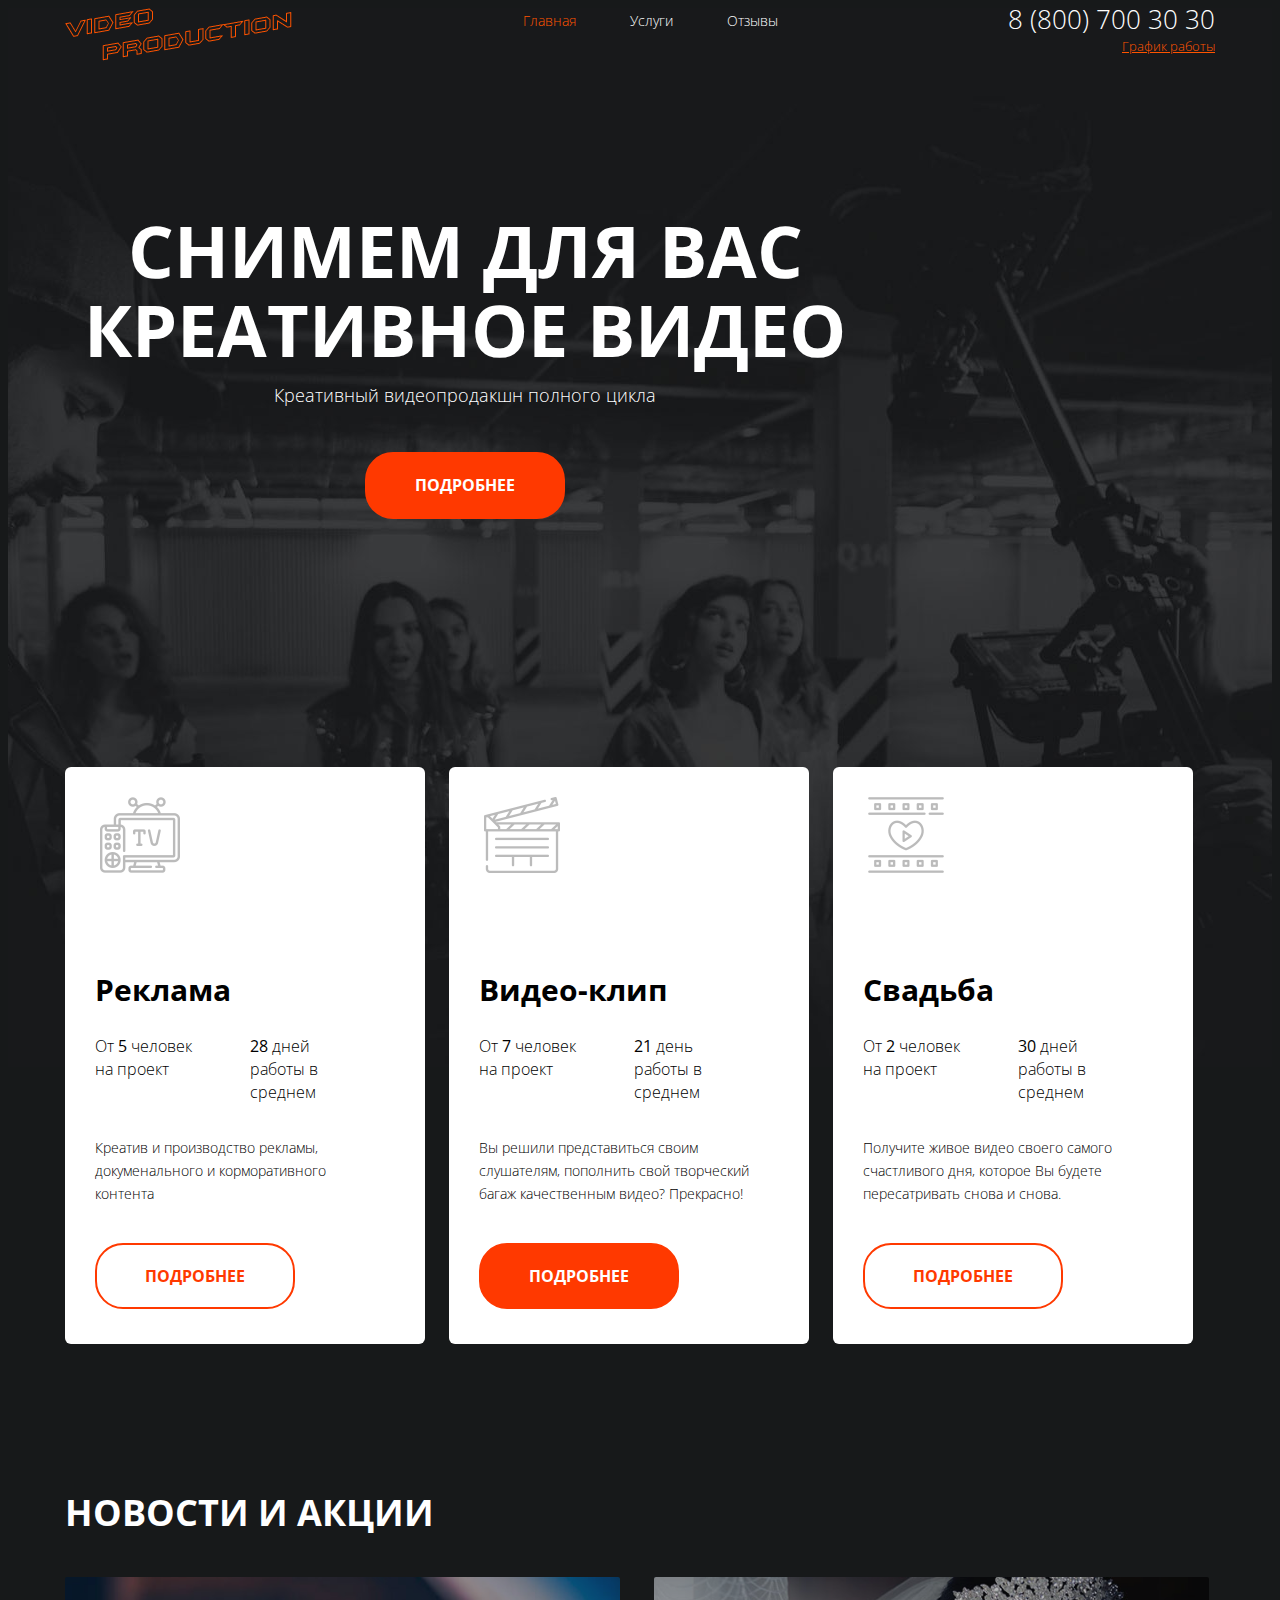
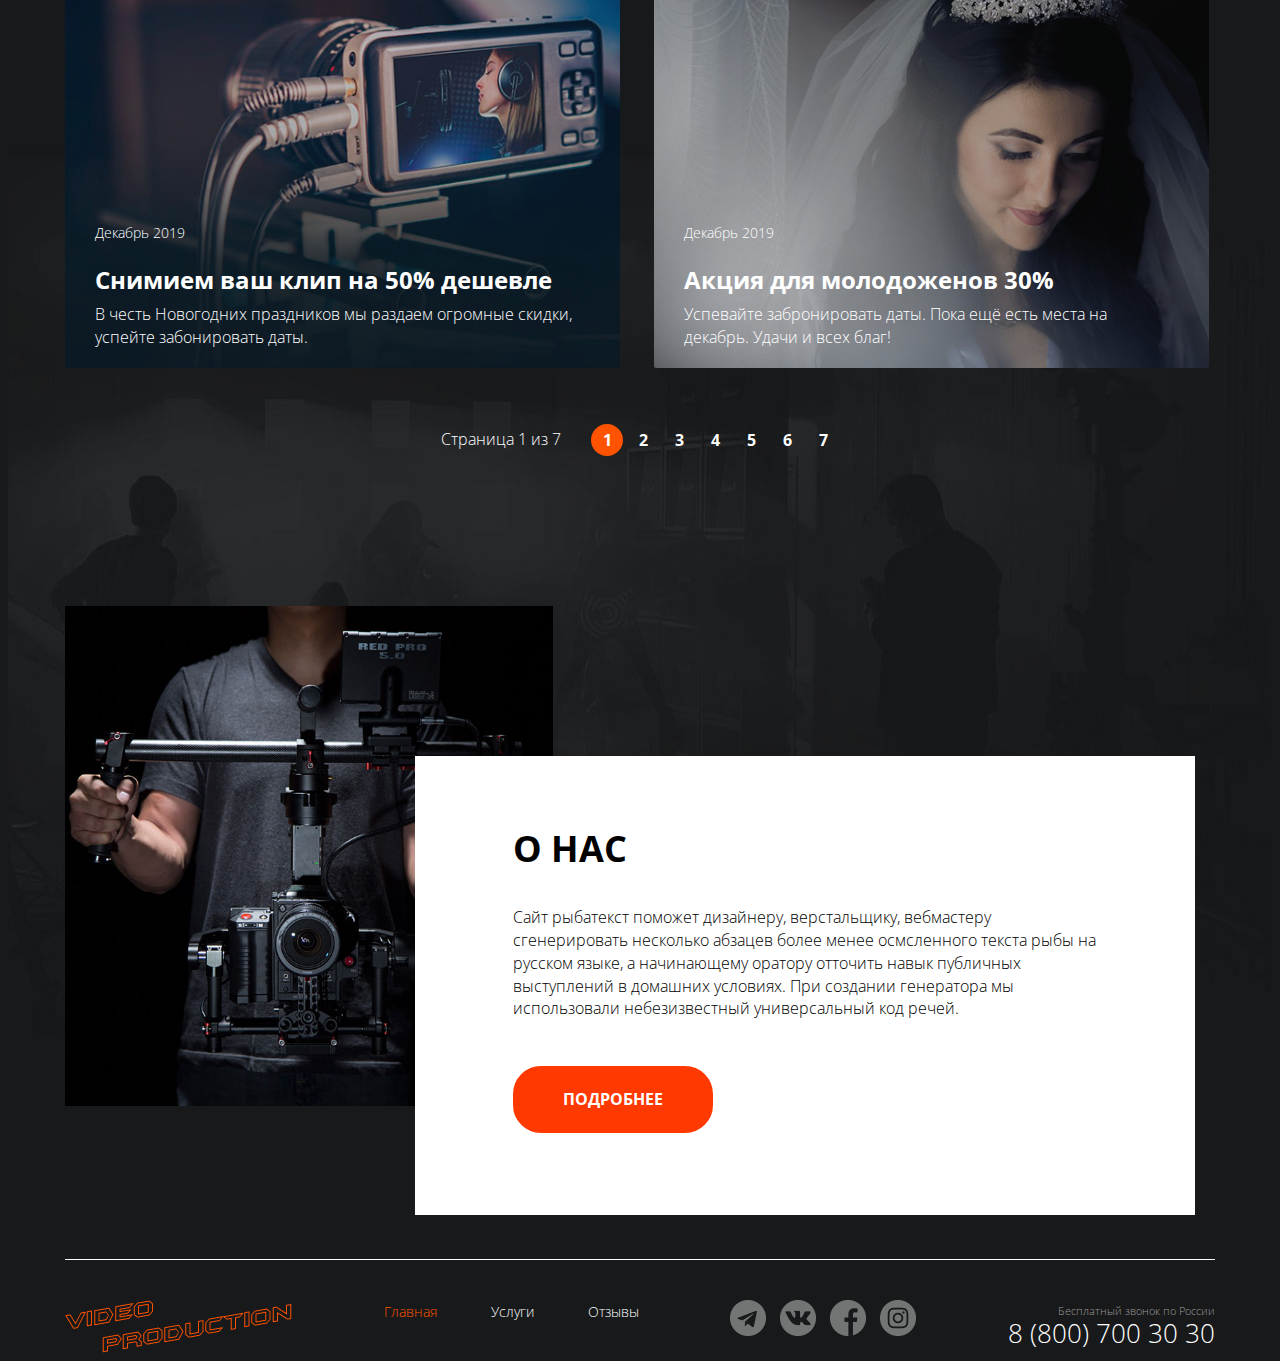
==== index.html @ 11f911bb "Add files via upload" ====
<!DOCTYPE html>
<html lang="ru">
<head>
  <meta charset="UTF-8">
  <meta name="viewport" content="width=device-width, initial-scale=1.0">
  <title>Video production</title>
  <link rel="stylesheet" href="main.css">
</head>
<body>
  <div class="wrapper main-page-wrapper">
    <div class="container">
      <header class="header">
        <a href="index.html" class="logo">
          <img src="./assets/images/logo.png" alt="logo" class="logo__pic">
        </a>
          <nav class="menu">
            <ul class="menu__list">
              <li class="menu__item menu__item_active">
                <a href="#" class="menu__title">Главная</a>
              </li>
              <li class="menu__item">
                <a href="#" class="menu__title">Услуги</a>
              </li>
              <li class="menu__item">
                <a href="#" class="menu__title">Отзывы</a>
              </li>
            </ul>
          </nav>
        <address class="contacts">
          <a href="tel:+78007003030" class="contacts__phone">8 (800) 700 30 30</a>
          <div class="contacts__workhours">График работы</div>
        </address>
      </header>
      <main class="main-content">
          <section class="hero">
            <div class="hero__container">
              <h1 class="hero__header">СНИМЕМ ДЛЯ ВАС КРЕАТИВНОЕ ВИДЕО</h1>
              <div class="hero__text">Креативный видеопродакшн полного цикла</div>
              <a href="#" class="button button_type_primary">ПОДРОБНЕЕ</a>
            </div>
          </section>
          <section class="video-types">
            <ul class="video-types__banners">
              <li class="video-types__item">
                <div class="video-types__picplace">
                  <img src="/assets/images/icons/offers/tv.png" alt="" class="video-types__pic">
                </div>
                <div class="video-types__content">
                  <h3 class="video-types__header">Реклама</h3>
                  <ul class="video-types__details">
                    <li class="video-types__list">От <b>5</b> человек на проект</li>
                    <li class="video-types__list"><b>28</b> дней работы в среднем</li>
                  </ul>
                  <div class="video-types__text">Креатив и производство рекламы, докуменального и корморативного контента</div>
                  <a href="#" class="button button_type_secondary">ПОДРОБНЕЕ</a>
                </div>
              </li>
              <li class="video-types__item">
                <div class="video-types__picplace">
                  <img src="/assets/images/icons/offers/clapper.png" alt="" class="video-types__pic">
                </div>
                <div class="video-types__content">
                  <h3 class="video-types__header">Видео-клип</h3>
                  <ul class="video-types__details">
                    <li class="video-types__list">От <b>7</b> человек на проект</li>
                    <li class="video-types__list"><b>21</b> день работы в среднем</li>
                  </ul>
                  <div class="video-types__text">Вы решили представиться своим слушателям, пополнить свой творческий багаж качественным видео? Прекрасно!</div>
                  <a href="#" class="button button_type_primary button_type_primary_border_solid">ПОДРОБНЕЕ</a>
                </div>
              </li>
              <li class="video-types__item">
                <div class="video-types__picplace">
                  <img src="/assets/images/icons/offers/film.png" alt="" class="video-types__pic">
                </div>
                <div class="video-types__content">
                  <h3 class="video-types__header">Свадьба</h3>
                  <ul class="video-types__details">
                    <li class="video-types__list">От <b>2</b> человек на проект</li>
                    <li class="video-types__list"><b>30</b> дней работы в среднем</li>
                  </ul>
                  <div class="video-types__text">Получите живое видео своего самого счастливого дня, которое Вы будете пересатривать снова и снова.</div>
                  <a href="#" class="button button_type_secondary">ПОДРОБНЕЕ</a>
                </div>
              </li>
            </ul>
          </section>
          <section class="news">
            <h2 class="news__header section-title">НОВОСТИ И АКЦИИ</h2>
              <ul class="news__banners">
                <li class="news__item">
                  <img src="/assets/images/content/news/camera.jpg" alt="camera" class="news__pic">
                  <div class="news__content">
                    <div class="news__date">Декабрь 2019</div>
                    <h4 class="news__title">Снимием ваш клип на 50% дешевле</h4>
                    <div class="news__text">В честь Новогодних праздников мы раздаем огромные скидки, успейте забонировать даты.</div>
                  </div>
                </li>
                <li class="news__item">
                  <img src="/assets/images/content/news/wedding.jpg" alt="wedding" class="news__pic">
                  <div class="news__content">
                    <div class="news__date">Декабрь 2019</div>
                    <h4 class="news__title">Акция для молодоженов 30%</h4>
                    <div class="news__text">Успевайте забронировать даты. Пока ещё есть места на декабрь. Удачи и всех благ!</div>
                  </div>
                </li>
              </ul>
              <div class="paginator">
                <div class="paginator__display">Страница 1 из 7</div>
                <ul class="paginator__list">
                  <li class="paginator__item paginator__item_active"><a href="#" class="paginator__link">1</a></li>
                  <li class="paginator__item"><a href="#" class="paginator__link">2</a></li>
                  <li class="paginator__item"><a href="#" class="paginator__link">3</a></li>
                  <li class="paginator__item"><a href="#" class="paginator__link">4</a></li>
                  <li class="paginator__item"><a href="#" class="paginator__link">5</a></li>
                  <li class="paginator__item"><a href="#" class="paginator__link">6</a></li>
                  <li class="paginator__item"><a href="#" class="paginator__link">7</a></li>
                </ul>
              </div>
          </section>
          <section class="about-us">
            <div class="about-us__section">
              <div class="about-us__description">
                <h2 class="about-us__header section-title">О НАС</h2>
                <div class="about-us__text">
                  <p>Сайт рыбатекст поможет дизайнеру, верстальщику, вебмастеру сгенерировать несколько абзацев более менее осмсленного текста рыбы на русском языке, а начинающему оратору отточить навык публичных выступлений в домашних условиях. При создании генератора мы использовали небезизвестный универсальный код речей.</p>
                </div>
                <a href="#" class="button button_type_primary button_type_primary_mod">ПОДРОБНЕЕ</a>
              </div>
            </div>
          </section>
      </main>
    <footer class="footer-container">
      <div class="footer">
        <a href="index.html" class="logo">
          <img src="/assets/images/logo.png" alt="logo" class="logo__pic">
        </a>
          <nav class="menu">
            <ul class="menu__list">
              <li class="menu__item">
                <div class="menu__title menu__item_active">Главная</div>
              </li>
              <li class="menu__item">
                <div class="menu__title">Услуги</div>
              </li>
              <li class="menu__item">
                <div class="menu__title">Отзывы</div>
              </li>
            </ul>
          </nav>
          <div class="socials">
            <ul class="socials__list">
              <li class="socials__item socials__item_tg"><a href="" class="socials__link"><img src="" alt="" class="socials__pic"></a></li>
              <li class="socials__item socials__item_vk"><a href="" class="socials__link"><img src="" alt="" class="socials__pic"></a></li>
              <li class="socials__item socials__item_fb"><a href="" class="socials__link"><img src="" alt="" class="socials__pic"></a></li>
              <li class="socials__item socials__item_ig"><a href="" class="socials__link"><img src="" alt="" class="socials__pic"></a></li>          
            </ul>
          </div>
        <address class="contacts">
          <div class="contacts__info">Бесплатный звонок по России</div>
          <a href="tel:+78007003030" class="contacts__phone">8 (800) 700 30 30</a>
        </address>
      </div>
    </footer>
  </div>
  </div>
</body>
</html>
---- main.css ----
@import url('https://fonts.googleapis.com/css2?family=Open+Sans:wght@300;400;600;700&display=swap');
body {
  font-family: 'Open Sans', Helvetica, sans-serif;
  font-weight: 300;
  font-size: 16px;
  line-height: 1.42em;
  background: #17191a;
  color: #fff;
  -webkit-font-smoothing: antialiased;
  -moz-osx-font-smoothing: grayscale;

}
a {
  color: inherit;
}
p {
  margin-top: 0;
}
ul {
  padding: 0;
  margin: 0;
}
ul li {
  list-style: none;
}
* {
  box-sizing: border-box;
}
h1, h2, h3, h4, h5, h6 {
  margin: 0;
  font-weight: normal;
}
.main-page-wrapper {
  background: url(/assets/images/bg/hero.jpg) center top no-repeat, url(/assets/images/bg/bottom-pic.jpg) right bottom 284px no-repeat;
}
.container {
  margin: 0 auto;
  width: 1150px;
}
.header {
  display: flex;
  justify-content: space-between;
  margin-bottom: 150px;
}
.logo {
  display: flex;
  top: 25px;
  left: 0px;
}
.menu {
  top: 46px;
  left: 438px;
}
.menu__item {
  display: inline-block;
  vertical-align: middle;
  margin-right: 50px;
}
.menu__item_active {
  color: #ff5400
}
.menu__item:last-child {
  margin-right: 0px;
}
.menu__title {
  font-size: 14px;
  text-decoration: none;
}
.menu__title:hover {
  color: #ff5400;
}
.contacts {
  top: 30px;
  right: 0px;
  font-style: normal;
  text-align: right;
}
.contacts__phone {
  text-decoration: none;
  font-size: 26px;
  margin-bottom: 4px;
}
.contacts__workhours {
  font-size: 13px;
  text-decoration: underline;
  color: #ff5400
}
.contacts__info {
  color: #9a9a9a;
  font-size: 11px;
}
.hero {
  width: 800px;
  text-align: center;
  margin-bottom: 248px;
}
.hero__header {
  font-size: 72px;
  font-weight: 700;
  line-height: 1.1;
  margin-bottom: 15px;
  text-align: center;
}
.hero__text {
  font-size: 18px;
  margin-bottom: 45px;
}
.button {
  border-radius: 28px;
  padding: 20px 48px;
  font-weight: 700;
  text-transform: uppercase;
  text-decoration: none;
  font-size: 16px;
  display: inline-block;
  border: 2px solid #ff3900;
}
.button_type_primary {
  background: #ff3900;
  color: #fff;
}
.button_type_secondary {
  background: #fff;
  color: #ff3900;
  border: 2px solid;
}
.button:hover {
  background: #fff;
  color: #ff3900;
  border: 2px solid white;
}
.button_type_secondary:hover {
  background: #ff5400;
  color: #fff;
}
.button_type_primary_border_solid:hover {
  border: 2px solid;
}
.video-types {
  margin-bottom: 158px;
}
.video-types__item {
  min-height: 476px;
  background: white;
  border-radius: 6px;
  display: inline-block;
  width: 360px;
  margin-right: 20px;
}
.video-types__item:last-child {
  margin-right: 0px;
}
.video-types__picplace {
  min-height: 115px;
  margin-bottom: 35px;
  padding: 30px 35px;
}
.video-types__content {
  padding: 35px 30px;
  color: #000000;
}
.video-types__header {
  font-size: 30px;
  font-weight: 700;
  margin-bottom: 34px;
}
.video-types__list {
  display: inline-block;
  vertical-align: top;
  width: 110px;
  margin-right: 41px;
  margin-bottom: 34px;
}
.video-types__list:last-child {
  margin-right: 0px;
}
.video-types__text {
  font-size: 14px;
  margin-bottom: 37px;
  width: 275px;
}
.news__header {
  font-size: 36px;
  font-weight: 700;
  text-transform: uppercase;
  margin-bottom: 52px;
}
.news__banners {
  margin-bottom: 50px;
}
.news__item {
  display: inline-block;
  position: relative;
  margin-right: 30px;
  vertical-align: top;
}
.news__item:last-child {
  margin-right: 0;
}
.news__pic {
  width: 555px;
  min-height: 391px;
  overflow: hidden;
  border-radius: 2px;
  object-fit: cover;
  opacity: .7;
}
.news__content {
  position: absolute;
  left: 0;
  right: 0;
  bottom: 0;
  padding: 25px 30px;
  min-height: 140px;
}
.news__date {
  margin-bottom: 24px;
  font-size: 14px;
}
.news__title {
  margin-bottom: 12px;
  font-weight: 700;
  font-size: 24px;
}
.news__text {
  width: 480px;
}
.paginator {
  text-align: center;
  margin-bottom: 150px;
}
.paginator__display, .paginator__list {
  display: inline-block;
  vertical-align: middle;
}
.paginator__display {
  margin-right: 26px;
}
.paginator__item {
  display: inline-block;
  vertical-align: middle;
}
.paginator__item_active .paginator__link {
  background: #ff5300;
}
.paginator__link:hover {
  background: #ff5300;
}
.paginator__link {
  display: block;
  width: 32px;
  height: 32px;
  border-radius: 50%;
  position: relative;
  text-decoration: none;
  font-weight: 700;
  line-height: 32px;
}
.about-us {
  margin-bottom: 44px;
}
.about-us__section:before {
content: "";
display: inline-block;
vertical-align: top;
width: 488px;
height: 500px;
background: url(/assets/images/decor/cameraman.jpg) center center / cover no-repeat;
}
.about-us__description {
  background: white;
  padding: 82px 98px;
  color: #000000;
  display: block;
  vertical-align: top;
  width: 780px;
  margin-left: 350px;
  margin-top: -350px;
  min-height: 455px;
  display: inline-block;
}
.about-us__header {
  font-weight: 700;
  font-size: 36px;
  margin-bottom: 46px;
}
.about-us__text {
  margin-bottom: 46px;
}
.about-us__text p {
  margin-bottom: 20px;
}
.about-us__text p:last-child {
  margin-bottom: 0px;
}
.footer {
  display: flex;
  justify-content: space-between;
  margin-top: 40px;
}
.footer-container {
  border-top: 1px solid #ffffff;
}
.socials {
  top: 50px;
  right: 74px;
}
.socials__item {
  display: inline-block;
  vertical-align: middle;
  margin-right: 10px;
}
.socials__item:last-child {
  margin-right: 0;
}
.socials__link {
  display: block;
  text-decoration: none;
  width: 36px;
  height: 36px;
  background: center center no-repeat;
}
.socials__item_tg .socials__link {
background-image: url(/assets/images/icons/socials/telegram.png);
}
.socials__item_vk .socials__link {
  background-image: url(/assets/images/icons/socials/vkontakte.png);
}
.socials__item_fb .socials__link {
  background-image: url(/assets/images/icons/socials/facebook.png);
}
.socials__item_ig .socials__link {
  background-image: url(/assets/images/icons/socials/instagram.png);
}
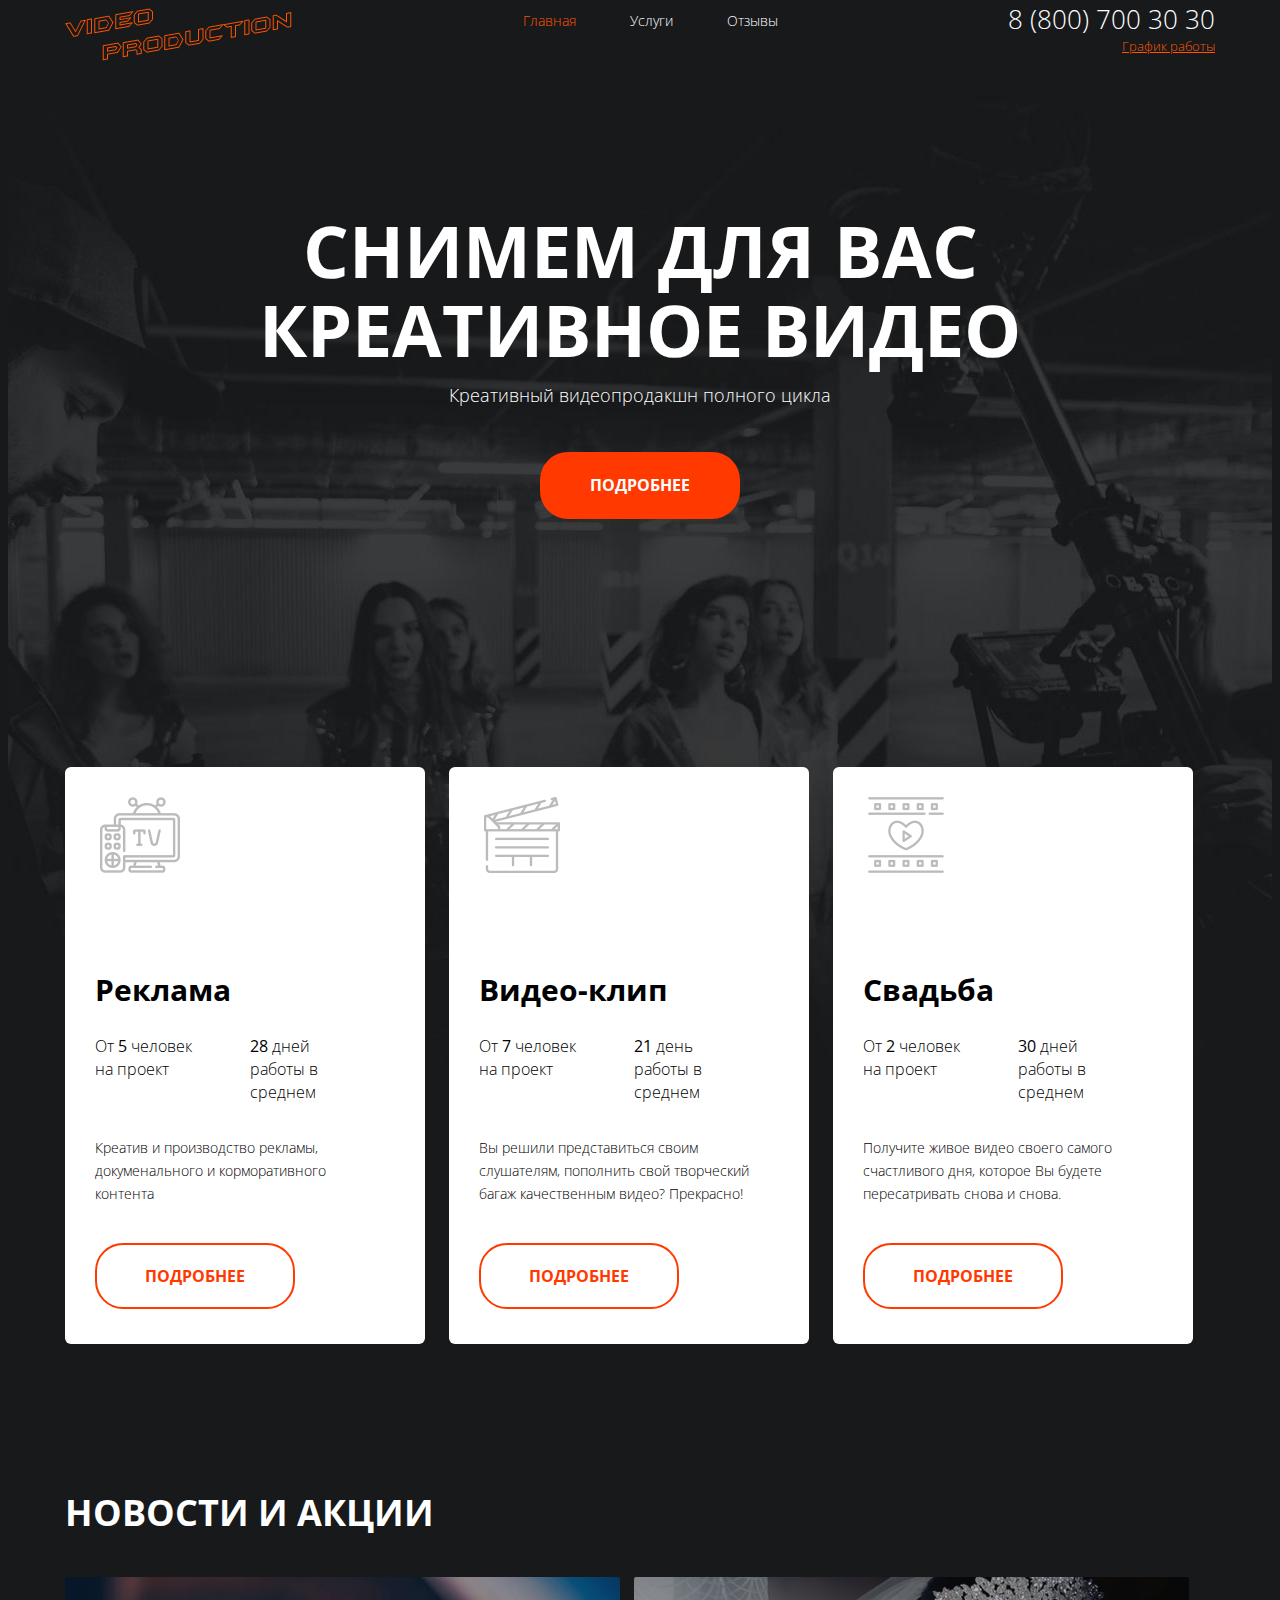
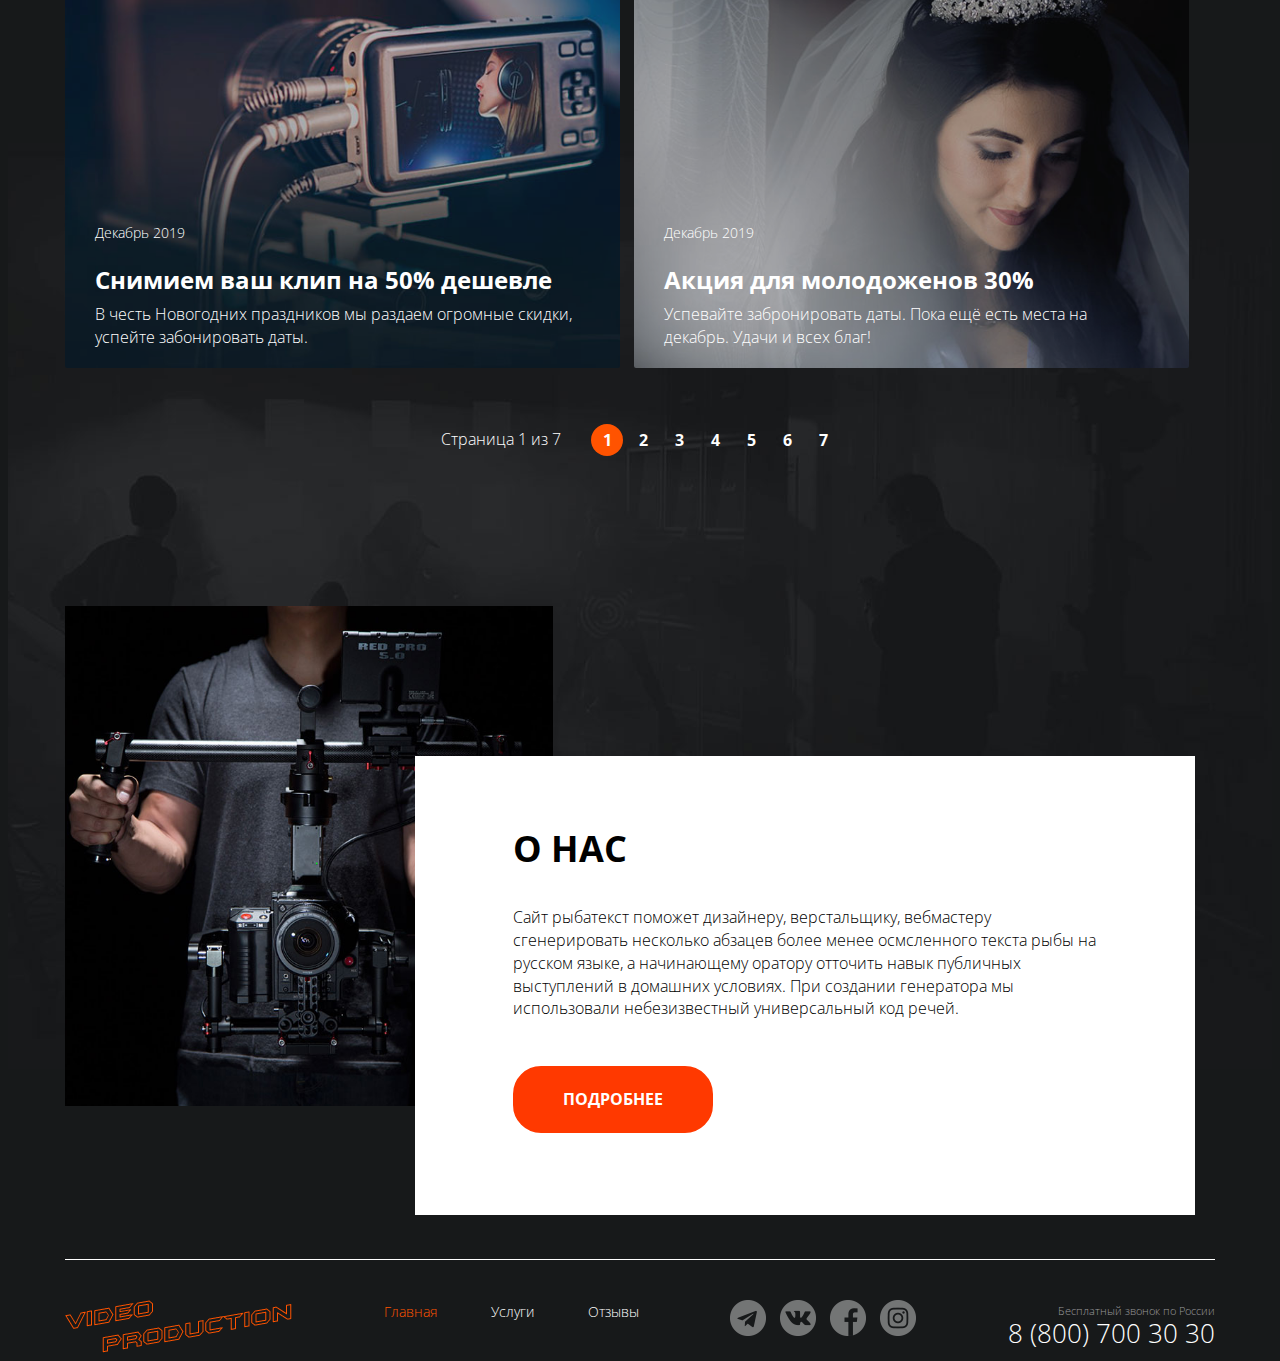
==== commit a861b106: "Add files via upload" ====
--- a/index.html
+++ b/index.html
@@ -43,7 +43,7 @@
             <ul class="video-types__banners">
               <li class="video-types__item">
                 <div class="video-types__picplace">
-                  <img src="/assets/images/icons/offers/tv.png" alt="" class="video-types__pic">
+                  <img src="./assets/images/icons/offers/tv.png" alt="" class="video-types__pic">
                 </div>
                 <div class="video-types__content">
                   <h3 class="video-types__header">Реклама</h3>
@@ -57,7 +57,7 @@
               </li>
               <li class="video-types__item">
                 <div class="video-types__picplace">
-                  <img src="/assets/images/icons/offers/clapper.png" alt="" class="video-types__pic">
+                  <img src="./assets/images/icons/offers/clapper.png" alt="" class="video-types__pic">
                 </div>
                 <div class="video-types__content">
                   <h3 class="video-types__header">Видео-клип</h3>
@@ -66,12 +66,12 @@
                     <li class="video-types__list"><b>21</b> день работы в среднем</li>
                   </ul>
                   <div class="video-types__text">Вы решили представиться своим слушателям, пополнить свой творческий багаж качественным видео? Прекрасно!</div>
-                  <a href="#" class="button button_type_primary button_type_primary_border_solid">ПОДРОБНЕЕ</a>
+                  <a href="#" class="button button_type_secondary">ПОДРОБНЕЕ</a>
                 </div>
               </li>
               <li class="video-types__item">
                 <div class="video-types__picplace">
-                  <img src="/assets/images/icons/offers/film.png" alt="" class="video-types__pic">
+                  <img src="./assets/images/icons/offers/film.png" alt="" class="video-types__pic">
                 </div>
                 <div class="video-types__content">
                   <h3 class="video-types__header">Свадьба</h3>
@@ -89,7 +89,7 @@
             <h2 class="news__header section-title">НОВОСТИ И АКЦИИ</h2>
               <ul class="news__banners">
                 <li class="news__item">
-                  <img src="/assets/images/content/news/camera.jpg" alt="camera" class="news__pic">
+                  <img src="./assets/images/content/news/camera.jpg" alt="camera" class="news__pic">
                   <div class="news__content">
                     <div class="news__date">Декабрь 2019</div>
                     <h4 class="news__title">Снимием ваш клип на 50% дешевле</h4>
@@ -97,7 +97,7 @@
                   </div>
                 </li>
                 <li class="news__item">
-                  <img src="/assets/images/content/news/wedding.jpg" alt="wedding" class="news__pic">
+                  <img src="./assets/images/content/news/wedding.jpg" alt="wedding" class="news__pic">
                   <div class="news__content">
                     <div class="news__date">Декабрь 2019</div>
                     <h4 class="news__title">Акция для молодоженов 30%</h4>
@@ -125,7 +125,7 @@
                 <div class="about-us__text">
                   <p>Сайт рыбатекст поможет дизайнеру, верстальщику, вебмастеру сгенерировать несколько абзацев более менее осмсленного текста рыбы на русском языке, а начинающему оратору отточить навык публичных выступлений в домашних условиях. При создании генератора мы использовали небезизвестный универсальный код речей.</p>
                 </div>
-                <a href="#" class="button button_type_primary button_type_primary_mod">ПОДРОБНЕЕ</a>
+                <a href="#" class="button button_type_primary button_type_primary_border_solid">ПОДРОБНЕЕ</a>
               </div>
             </div>
           </section>
@@ -133,7 +133,7 @@
     <footer class="footer-container">
       <div class="footer">
         <a href="index.html" class="logo">
-          <img src="/assets/images/logo.png" alt="logo" class="logo__pic">
+          <img src="./assets/images/logo.png" alt="logo" class="logo__pic">
         </a>
           <nav class="menu">
             <ul class="menu__list">
--- a/main.css
+++ b/main.css
@@ -31,7 +31,7 @@
   font-weight: normal;
 }
 .main-page-wrapper {
-  background: url(/assets/images/bg/hero.jpg) center top no-repeat, url(/assets/images/bg/bottom-pic.jpg) right bottom 284px no-repeat;
+  background: url(./assets/images/bg/hero.jpg) center top no-repeat, url(./assets/images/bg/bottom-pic.jpg) right bottom 284px no-repeat;
 }
 .container {
   margin: 0 auto;
@@ -93,6 +93,10 @@
   width: 800px;
   text-align: center;
   margin-bottom: 248px;
+  width: 100%;
+}
+.hero__container {
+  margin: 0 auto;
 }
 .hero__header {
   font-size: 72px;
@@ -191,7 +195,7 @@
 .news__item {
   display: inline-block;
   position: relative;
-  margin-right: 30px;
+  margin-right: 10px;
   vertical-align: top;
 }
 .news__item:last-child {
@@ -265,7 +269,7 @@
 vertical-align: top;
 width: 488px;
 height: 500px;
-background: url(/assets/images/decor/cameraman.jpg) center center / cover no-repeat;
+background: url(./assets/images/decor/cameraman.jpg) center center / cover no-repeat;
 }
 .about-us__description {
   background: white;
@@ -323,12 +327,24 @@
 .socials__item_tg .socials__link {
 background-image: url(/assets/images/icons/socials/telegram.png);
 }
+.socials__item_tg .socials__link:hover {
+opacity: 0.7;
+}
 .socials__item_vk .socials__link {
   background-image: url(/assets/images/icons/socials/vkontakte.png);
 }
+.socials__item_vk .socials__link:hover {
+  opacity: 0.7;
+  }
 .socials__item_fb .socials__link {
   background-image: url(/assets/images/icons/socials/facebook.png);
 }
+.socials__item_fb .socials__link:hover {
+  opacity: 0.7;
+  }
 .socials__item_ig .socials__link {
   background-image: url(/assets/images/icons/socials/instagram.png);
-}+}
+.socials__item_ig .socials__link:hover {
+  opacity: 0.7;
+  }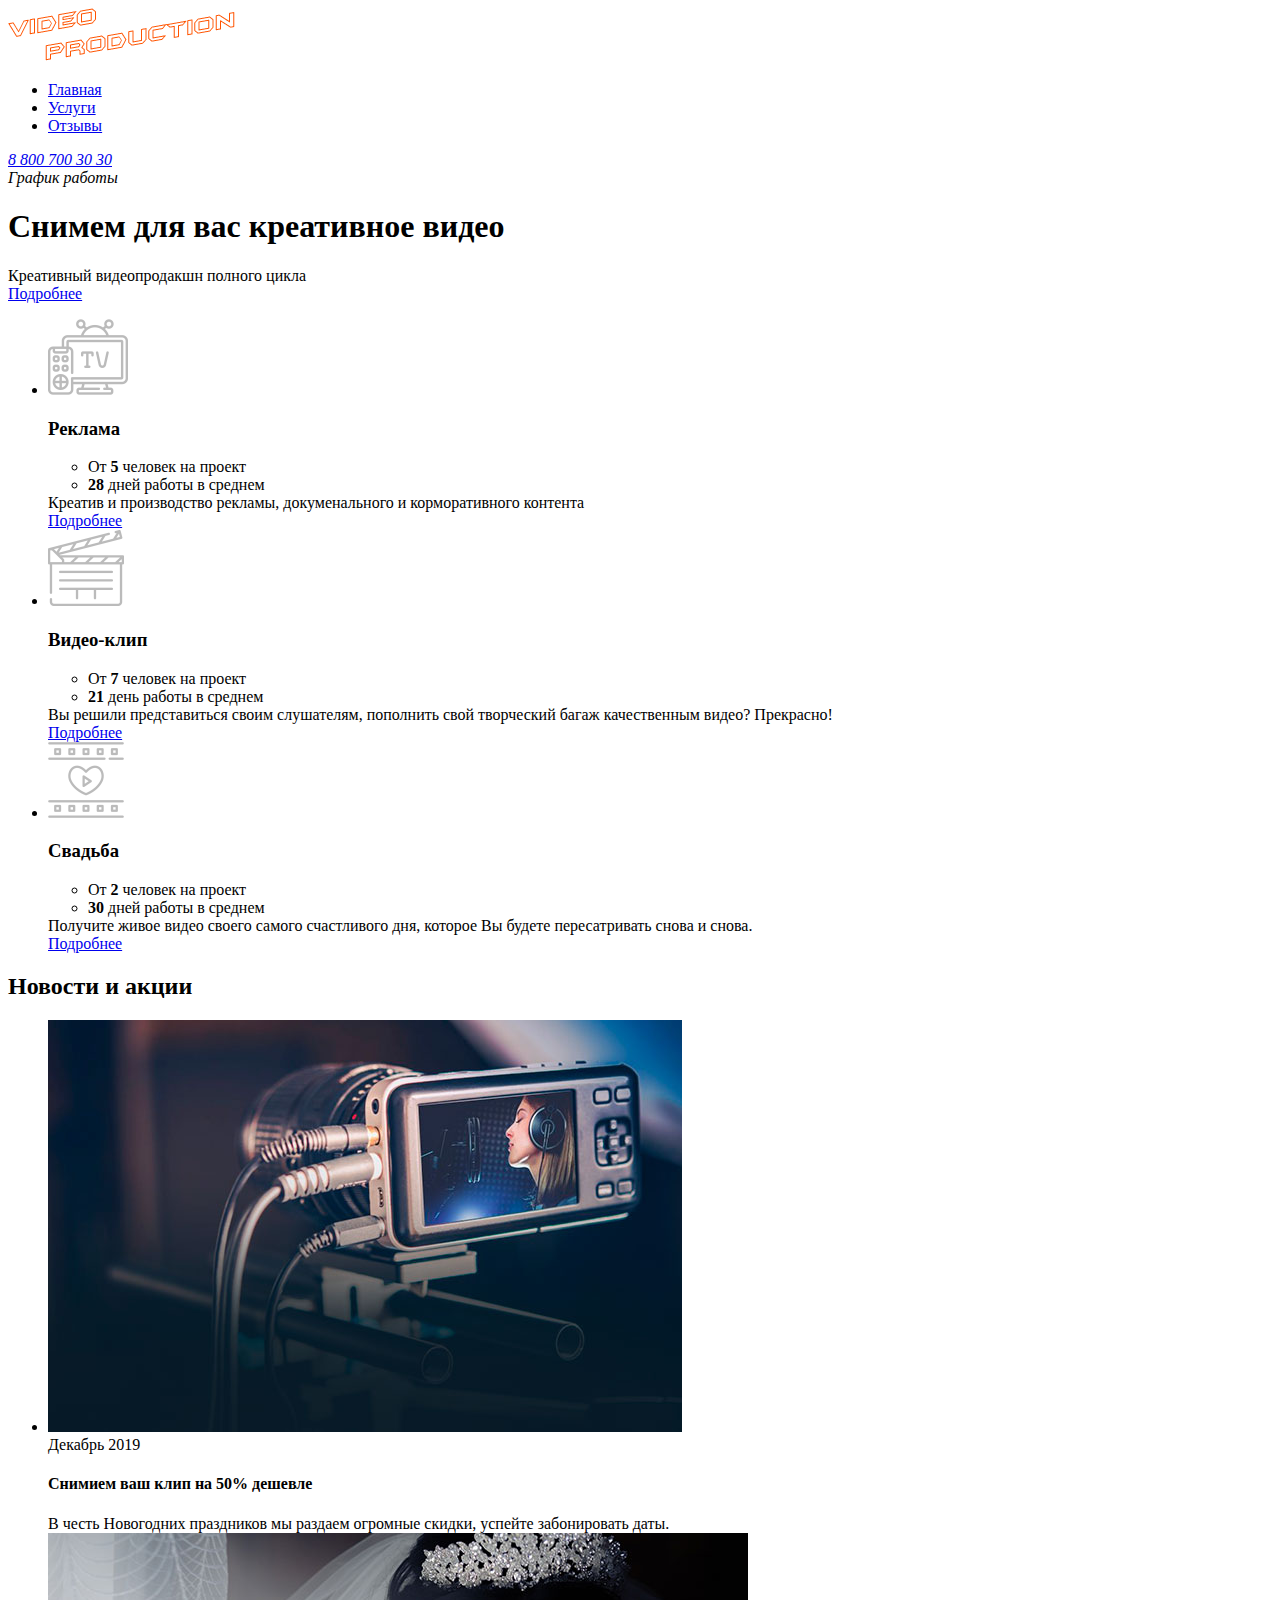
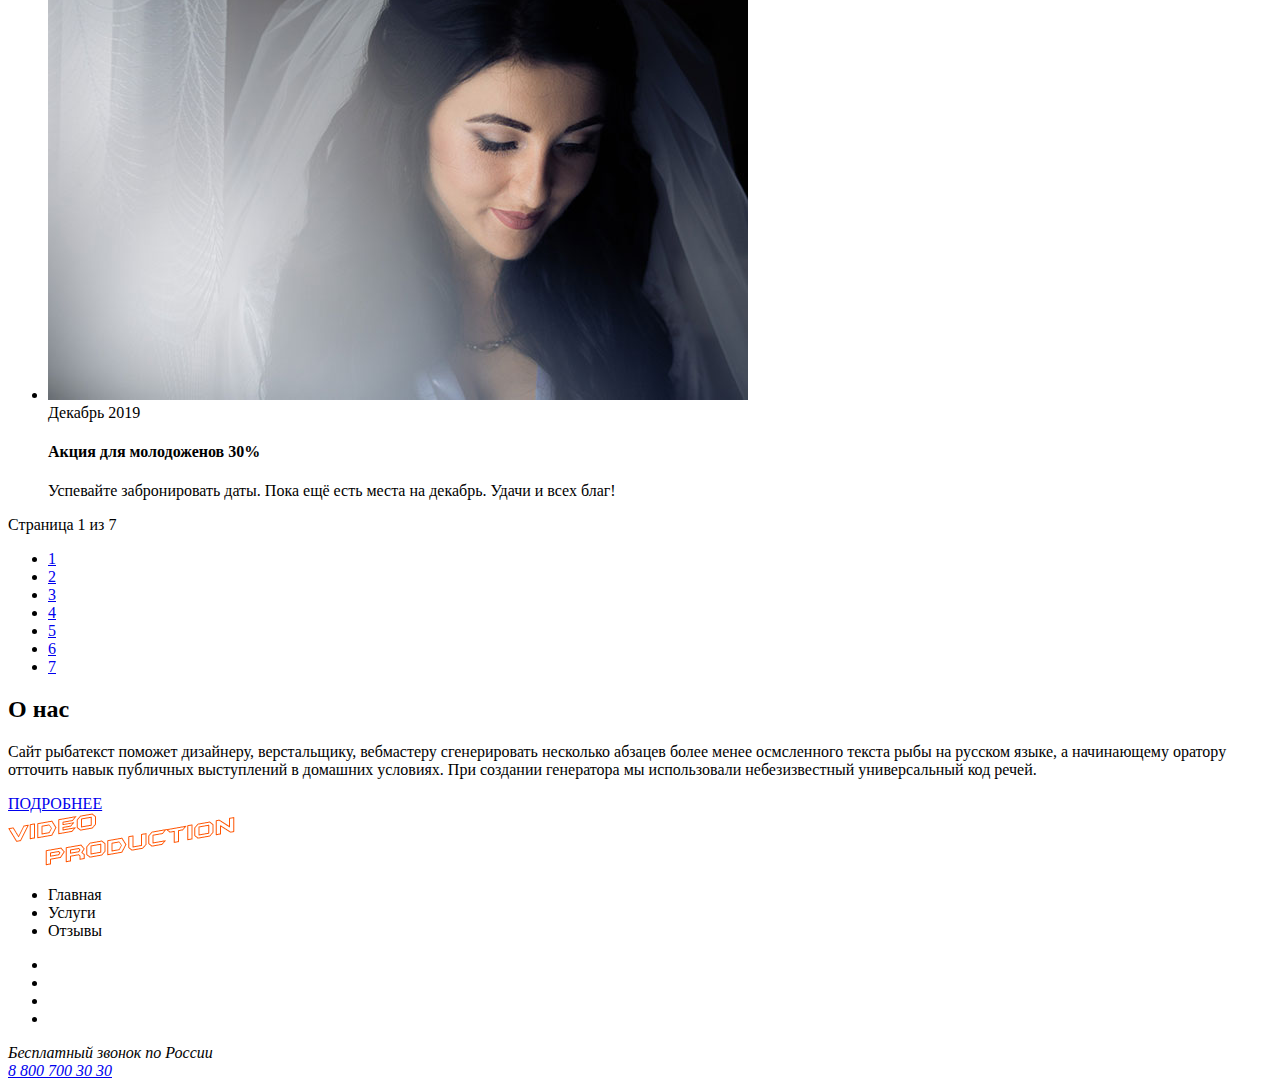
==== commit 9af1433c: "Add files via upload" ====
--- a/index.html
+++ b/index.html
@@ -2,9 +2,9 @@
 <html lang="ru">
 <head>
   <meta charset="UTF-8">
-  <meta name="viewport" content="width=device-width, initial-scale=1.0">
+  <meta name="viewport" content="width=1170px, initial-scale=1.0">
   <title>Video production</title>
-  <link rel="stylesheet" href="main.css">
+  <link rel="stylesheet" href="./css/main.css">
 </head>
 <body>
   <div class="wrapper main-page-wrapper">
@@ -27,16 +27,16 @@
             </ul>
           </nav>
         <address class="contacts">
-          <a href="tel:+78007003030" class="contacts__phone">8 (800) 700 30 30</a>
+          <a href="tel:+78007003030" class="contacts__phone">8 800 700 30 30</a>
           <div class="contacts__workhours">График работы</div>
         </address>
       </header>
       <main class="main-content">
           <section class="hero">
             <div class="hero__container">
-              <h1 class="hero__header">СНИМЕМ ДЛЯ ВАС КРЕАТИВНОЕ ВИДЕО</h1>
+              <h1 class="hero__header">Снимем для вас креативное видео</h1>
               <div class="hero__text">Креативный видеопродакшн полного цикла</div>
-              <a href="#" class="button button_type_primary">ПОДРОБНЕЕ</a>
+              <a href="#" class="button button_type_primary">Подробнее</a>
             </div>
           </section>
           <section class="video-types">
@@ -52,7 +52,7 @@
                     <li class="video-types__list"><b>28</b> дней работы в среднем</li>
                   </ul>
                   <div class="video-types__text">Креатив и производство рекламы, докуменального и корморативного контента</div>
-                  <a href="#" class="button button_type_secondary">ПОДРОБНЕЕ</a>
+                  <a href="#" class="button button_type_secondary video-types__button">Подробнее</a>
                 </div>
               </li>
               <li class="video-types__item">
@@ -66,7 +66,7 @@
                     <li class="video-types__list"><b>21</b> день работы в среднем</li>
                   </ul>
                   <div class="video-types__text">Вы решили представиться своим слушателям, пополнить свой творческий багаж качественным видео? Прекрасно!</div>
-                  <a href="#" class="button button_type_secondary">ПОДРОБНЕЕ</a>
+                  <a href="#" class="button button_type_secondary video-types__button">Подробнее</a>
                 </div>
               </li>
               <li class="video-types__item">
@@ -80,13 +80,13 @@
                     <li class="video-types__list"><b>30</b> дней работы в среднем</li>
                   </ul>
                   <div class="video-types__text">Получите живое видео своего самого счастливого дня, которое Вы будете пересатривать снова и снова.</div>
-                  <a href="#" class="button button_type_secondary">ПОДРОБНЕЕ</a>
+                  <a href="#" class="button button_type_secondary video-types__button">Подробнее</a>
                 </div>
               </li>
             </ul>
           </section>
           <section class="news">
-            <h2 class="news__header section-title">НОВОСТИ И АКЦИИ</h2>
+            <h2 class="news__header section-title">Новости и акции</h2>
               <ul class="news__banners">
                 <li class="news__item">
                   <img src="./assets/images/content/news/camera.jpg" alt="camera" class="news__pic">
@@ -121,7 +121,7 @@
           <section class="about-us">
             <div class="about-us__section">
               <div class="about-us__description">
-                <h2 class="about-us__header section-title">О НАС</h2>
+                <h2 class="about-us__header section-title">О нас</h2>
                 <div class="about-us__text">
                   <p>Сайт рыбатекст поможет дизайнеру, верстальщику, вебмастеру сгенерировать несколько абзацев более менее осмсленного текста рыбы на русском языке, а начинающему оратору отточить навык публичных выступлений в домашних условиях. При создании генератора мы использовали небезизвестный универсальный код речей.</p>
                 </div>
@@ -158,7 +158,7 @@
           </div>
         <address class="contacts">
           <div class="contacts__info">Бесплатный звонок по России</div>
-          <a href="tel:+78007003030" class="contacts__phone">8 (800) 700 30 30</a>
+          <a href="tel:+78007003030" class="contacts__phone">8 800 700 30 30</a>
         </address>
       </div>
     </footer>
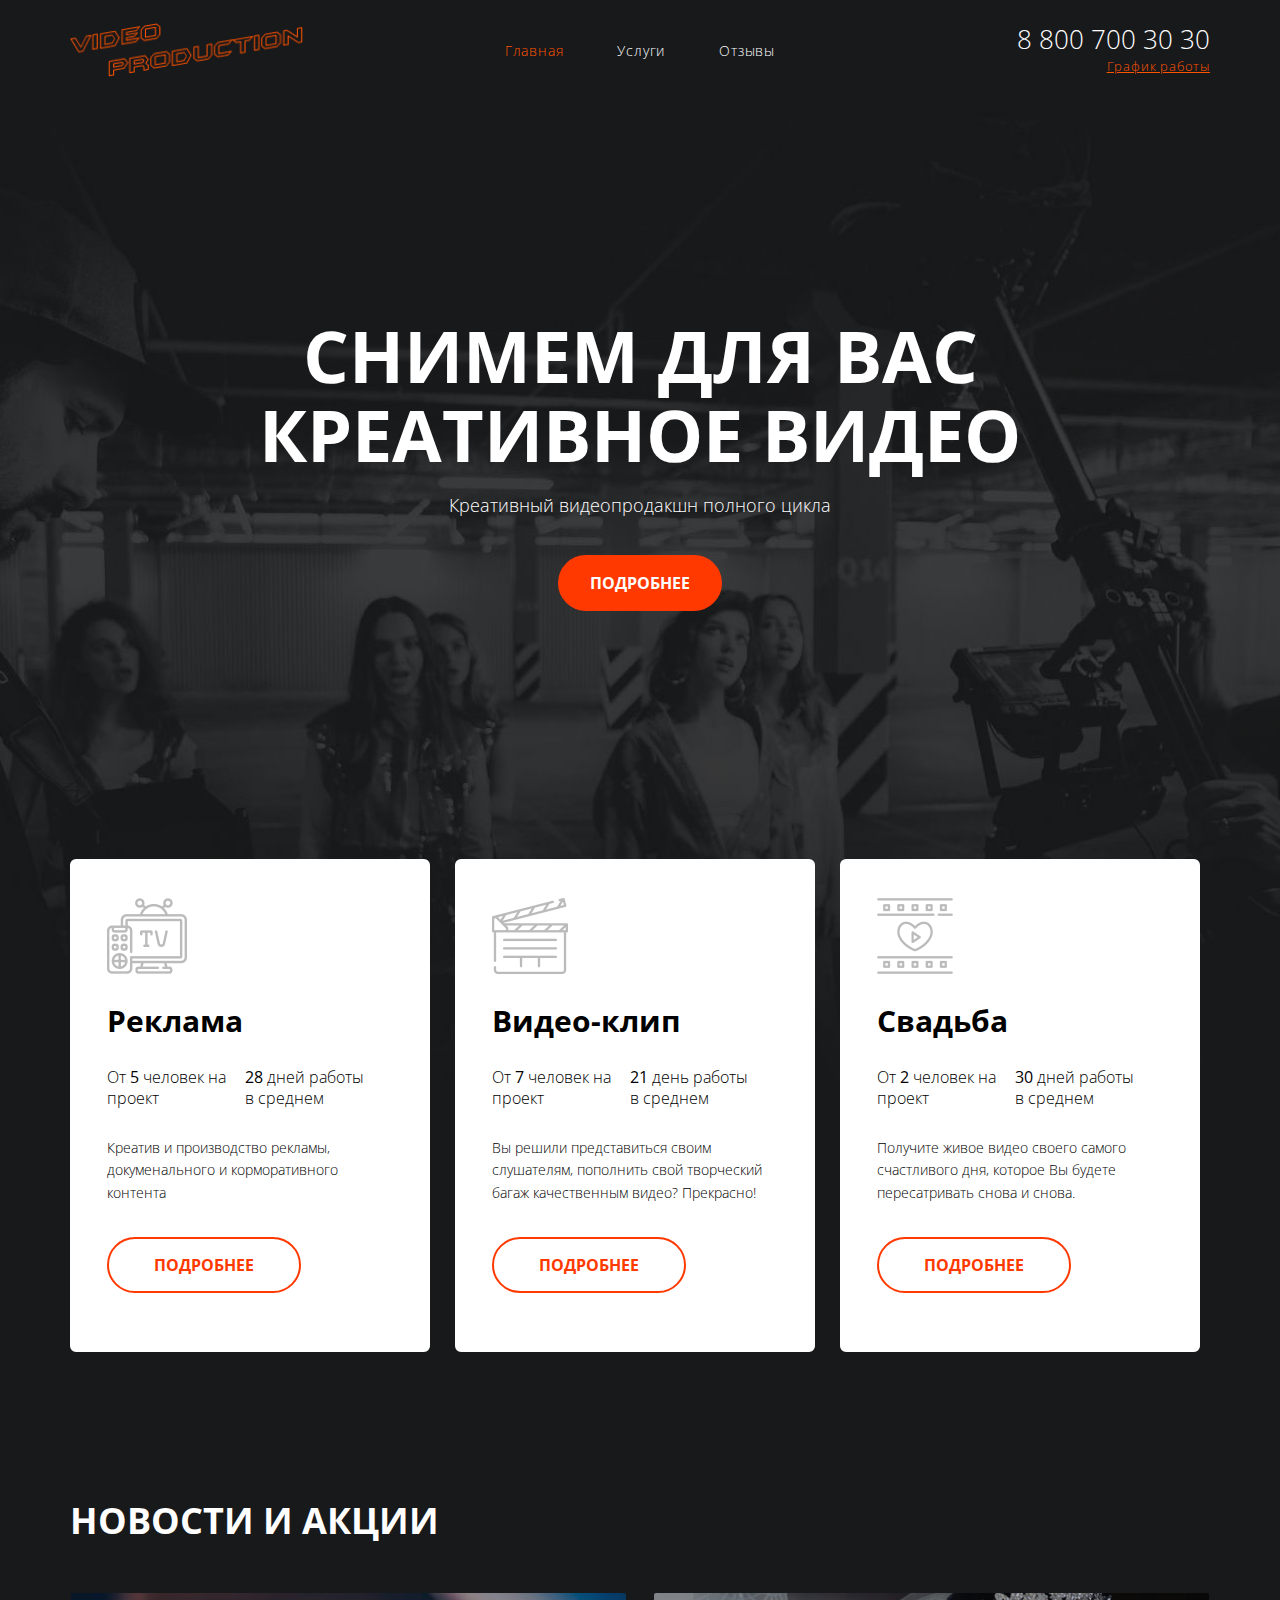
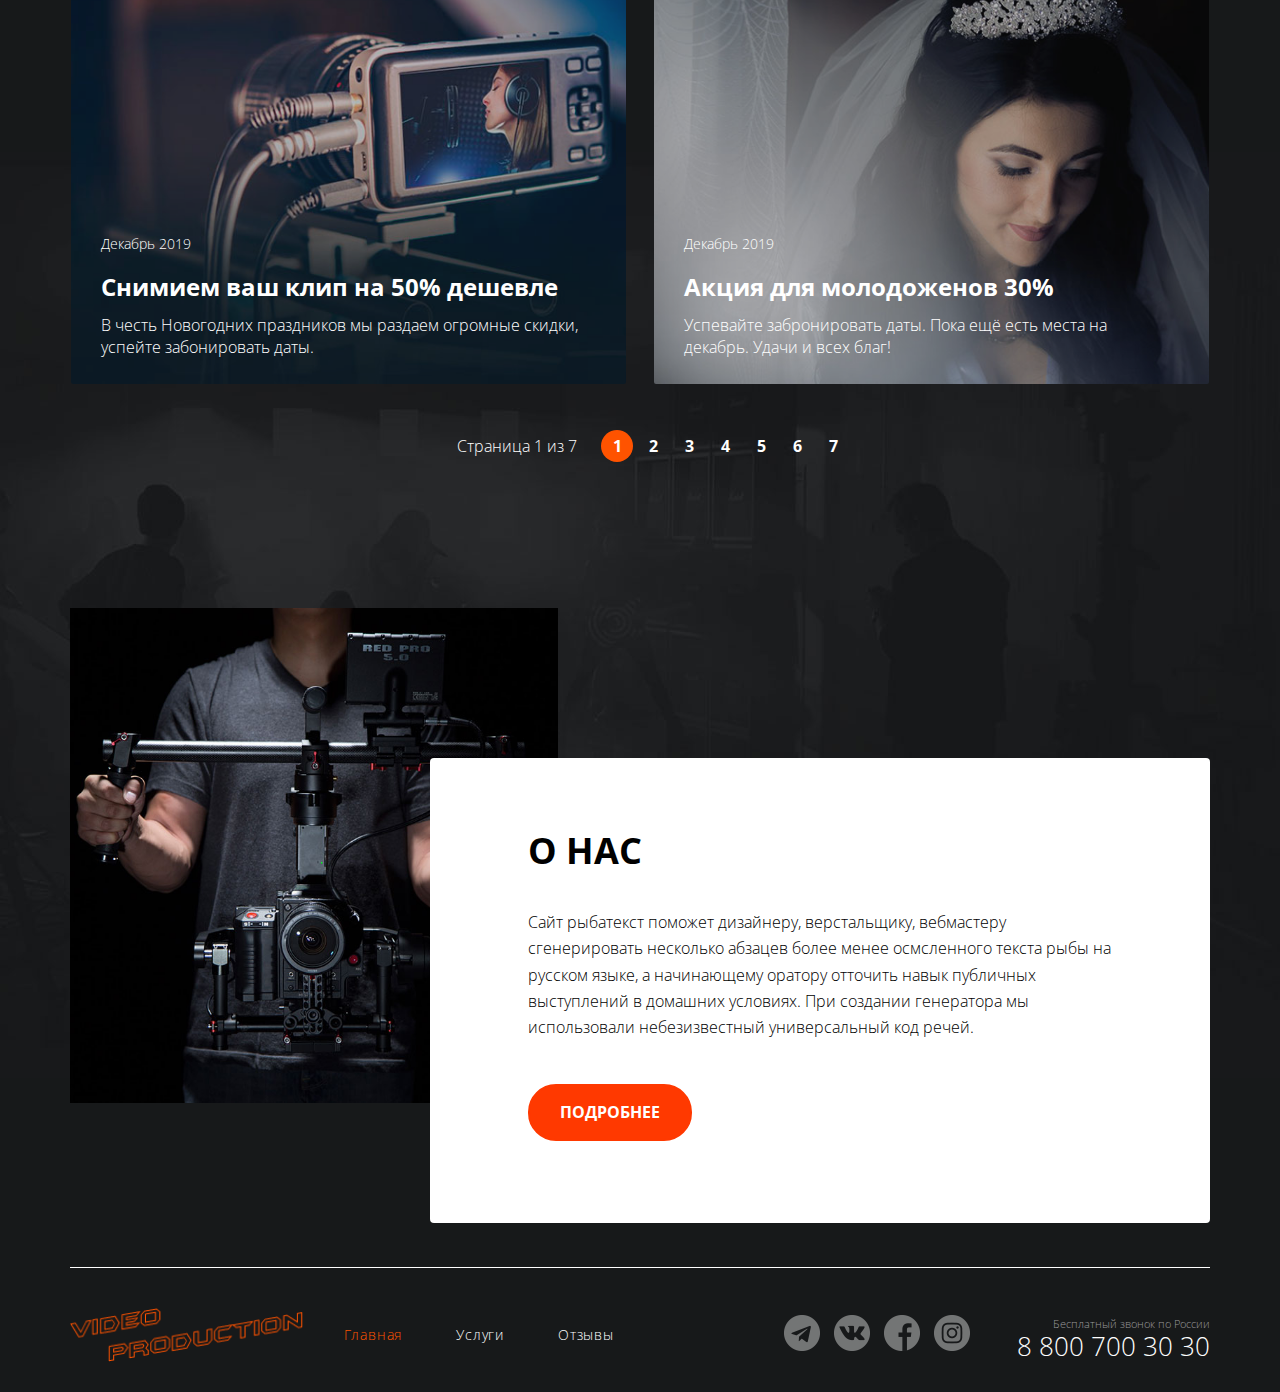
==== commit d3d63f32: "Add files via upload" ====
--- a/index.html
+++ b/index.html
@@ -135,19 +135,19 @@
         <a href="index.html" class="logo">
           <img src="./assets/images/logo.png" alt="logo" class="logo__pic">
         </a>
-          <nav class="menu">
-            <ul class="menu__list">
-              <li class="menu__item">
-                <div class="menu__title menu__item_active">Главная</div>
-              </li>
-              <li class="menu__item">
-                <div class="menu__title">Услуги</div>
-              </li>
-              <li class="menu__item">
-                <div class="menu__title">Отзывы</div>
-              </li>
-            </ul>
-          </nav>
+        <nav class="menu">
+          <ul class="menu__list">
+            <li class="menu__item menu__item_active">
+              <a href="#" class="menu__title">Главная</a>
+            </li>
+            <li class="menu__item">
+              <a href="#" class="menu__title">Услуги</a>
+            </li>
+            <li class="menu__item">
+              <a href="#" class="menu__title">Отзывы</a>
+            </li>
+          </ul>
+        </nav>
           <div class="socials">
             <ul class="socials__list">
               <li class="socials__item socials__item_tg"><a href="" class="socials__link"><img src="" alt="" class="socials__pic"></a></li>
--- a/css/main.css
+++ b/css/main.css
@@ -0,0 +1,19 @@
+@import url(./layout/base.css);
+@import url(./layout/fonts.css);
+@import url(./layout/normalize.css);
+@import url(./blocks/button.css);
+@import url(./blocks/about-us.css);
+@import url(./blocks/contacts.css);
+@import url(./blocks/footer.css);
+@import url(./blocks/header.css);
+@import url(./blocks/hero.css);
+@import url(./blocks/logo.css);
+@import url(./blocks/menu.css);
+@import url(./blocks/news.css);
+@import url(./blocks/paginator.css);
+@import url(./blocks/socials.css);
+@import url(./blocks/video-types.css);
+@import url(./blocks/hero-service.css);
+@import url(./blocks/breadcrums.css);
+@import url(./blocks/services.css);
+@import url(./blocks/partners.css);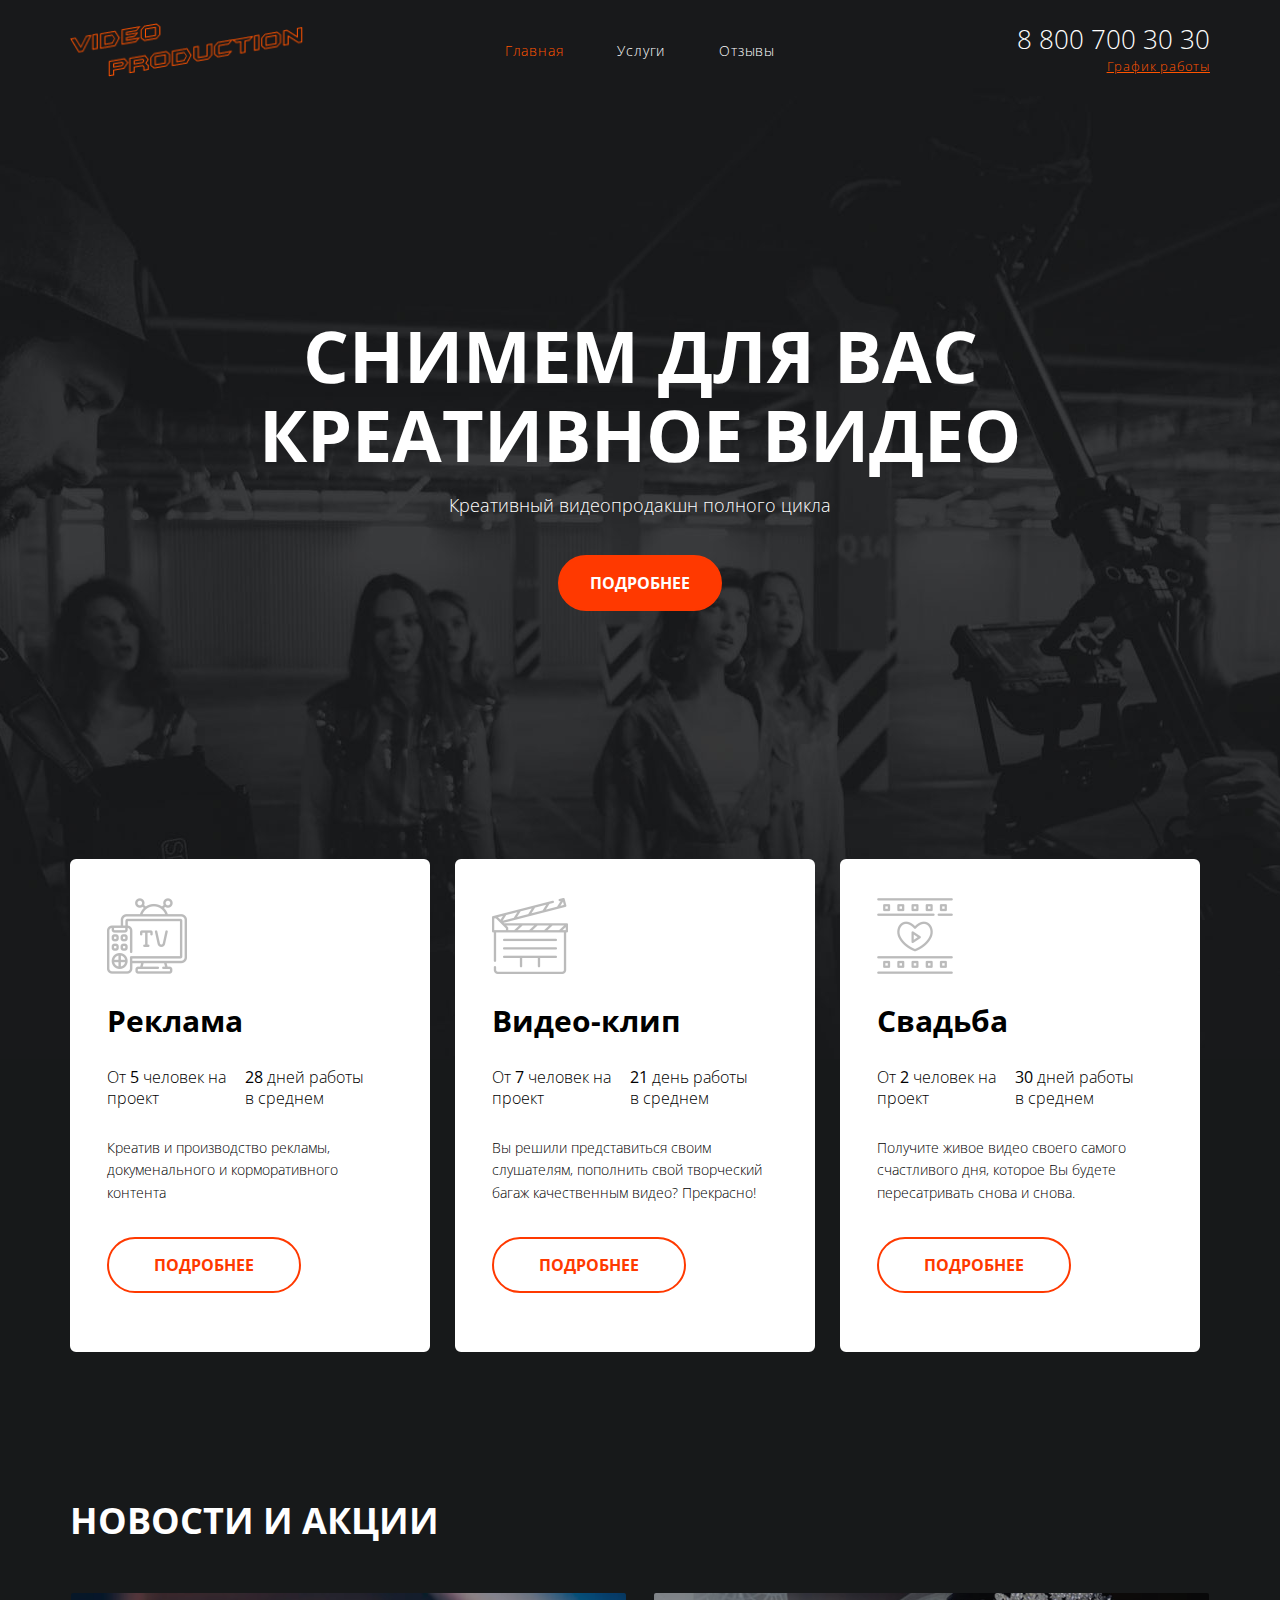
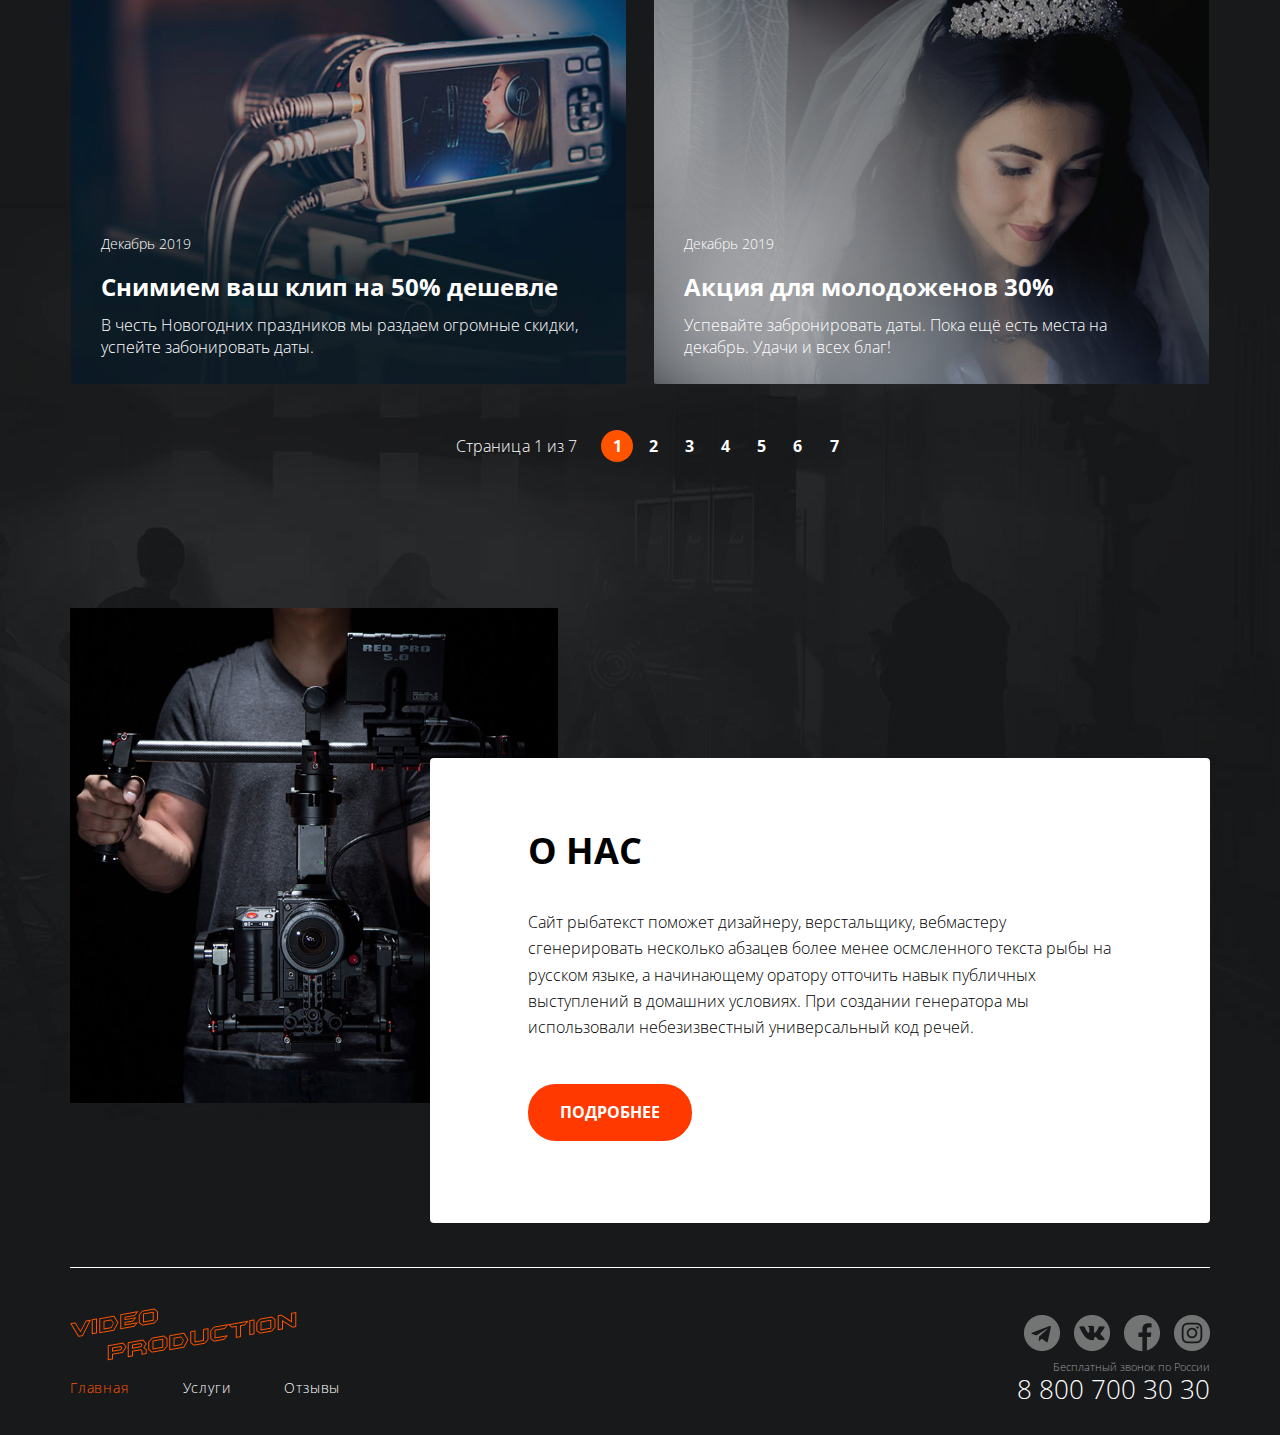
==== commit b5de07e4: "Add files via upload" ====
--- a/index.html
+++ b/index.html
@@ -2,7 +2,7 @@
 <html lang="ru">
 <head>
   <meta charset="UTF-8">
-  <meta name="viewport" content="width=1170px, initial-scale=1.0">
+  <meta name="viewport" content="width=1200px, initial-scale=1.0">
   <title>Video production</title>
   <link rel="stylesheet" href="./css/main.css">
 </head>
@@ -19,7 +19,7 @@
                 <a href="#" class="menu__title">Главная</a>
               </li>
               <li class="menu__item">
-                <a href="#" class="menu__title">Услуги</a>
+                <a href="./service.html" class="menu__title">Услуги</a>
               </li>
               <li class="menu__item">
                 <a href="#" class="menu__title">Отзывы</a>
@@ -130,38 +130,42 @@
             </div>
           </section>
       </main>
-    <footer class="footer-container">
-      <div class="footer">
-        <a href="index.html" class="logo">
-          <img src="./assets/images/logo.png" alt="logo" class="logo__pic">
-        </a>
-        <nav class="menu">
-          <ul class="menu__list">
-            <li class="menu__item menu__item_active">
-              <a href="#" class="menu__title">Главная</a>
-            </li>
-            <li class="menu__item">
-              <a href="#" class="menu__title">Услуги</a>
-            </li>
-            <li class="menu__item">
-              <a href="#" class="menu__title">Отзывы</a>
-            </li>
-          </ul>
-        </nav>
-          <div class="socials">
-            <ul class="socials__list">
-              <li class="socials__item socials__item_tg"><a href="" class="socials__link"><img src="" alt="" class="socials__pic"></a></li>
-              <li class="socials__item socials__item_vk"><a href="" class="socials__link"><img src="" alt="" class="socials__pic"></a></li>
-              <li class="socials__item socials__item_fb"><a href="" class="socials__link"><img src="" alt="" class="socials__pic"></a></li>
-              <li class="socials__item socials__item_ig"><a href="" class="socials__link"><img src="" alt="" class="socials__pic"></a></li>          
-            </ul>
+    <div class="footer-container">
+      <footer class="footer">
+          <div class="footer__col">
+            <a href="index.html" class="logo">
+              <img src="./assets/images/logo.png" alt="logo" class="logo__pic">
+            </a>
+            <nav class="menu menu_bottom">
+              <ul class="menu__list">
+                <li class="menu__item menu__item_active">
+                  <a href="#" class="menu__title">Главная</a>
+                </li>
+                <li class="menu__item">
+                  <a href="./service.html" class="menu__title">Услуги</a>
+                </li>
+                <li class="menu__item">
+                  <a href="#" class="menu__title">Отзывы</a>
+                </li>
+              </ul>
+            </nav>
           </div>
-        <address class="contacts">
-          <div class="contacts__info">Бесплатный звонок по России</div>
-          <a href="tel:+78007003030" class="contacts__phone">8 800 700 30 30</a>
-        </address>
-      </div>
-    </footer>
+            <div class="footer__col">
+              <div class="socials">
+                <ul class="socials__list">
+                  <li class="socials__item socials__item_tg"><a href="" class="socials__link"><img src="" alt="" class="socials__pic"></a></li>
+                  <li class="socials__item socials__item_vk"><a href="" class="socials__link"><img src="" alt="" class="socials__pic"></a></li>
+                  <li class="socials__item socials__item_fb"><a href="" class="socials__link"><img src="" alt="" class="socials__pic"></a></li>
+                  <li class="socials__item socials__item_ig"><a href="" class="socials__link"><img src="" alt="" class="socials__pic"></a></li>          
+                </ul>
+              </div>
+            <address class="contacts">
+              <div class="contacts__info">Бесплатный звонок по России</div>
+              <a href="tel:+78007003030" class="contacts__phone">8 800 700 30 30</a>
+            </address>
+            </div>
+      </footer>
+    </div>
   </div>
   </div>
 </body>
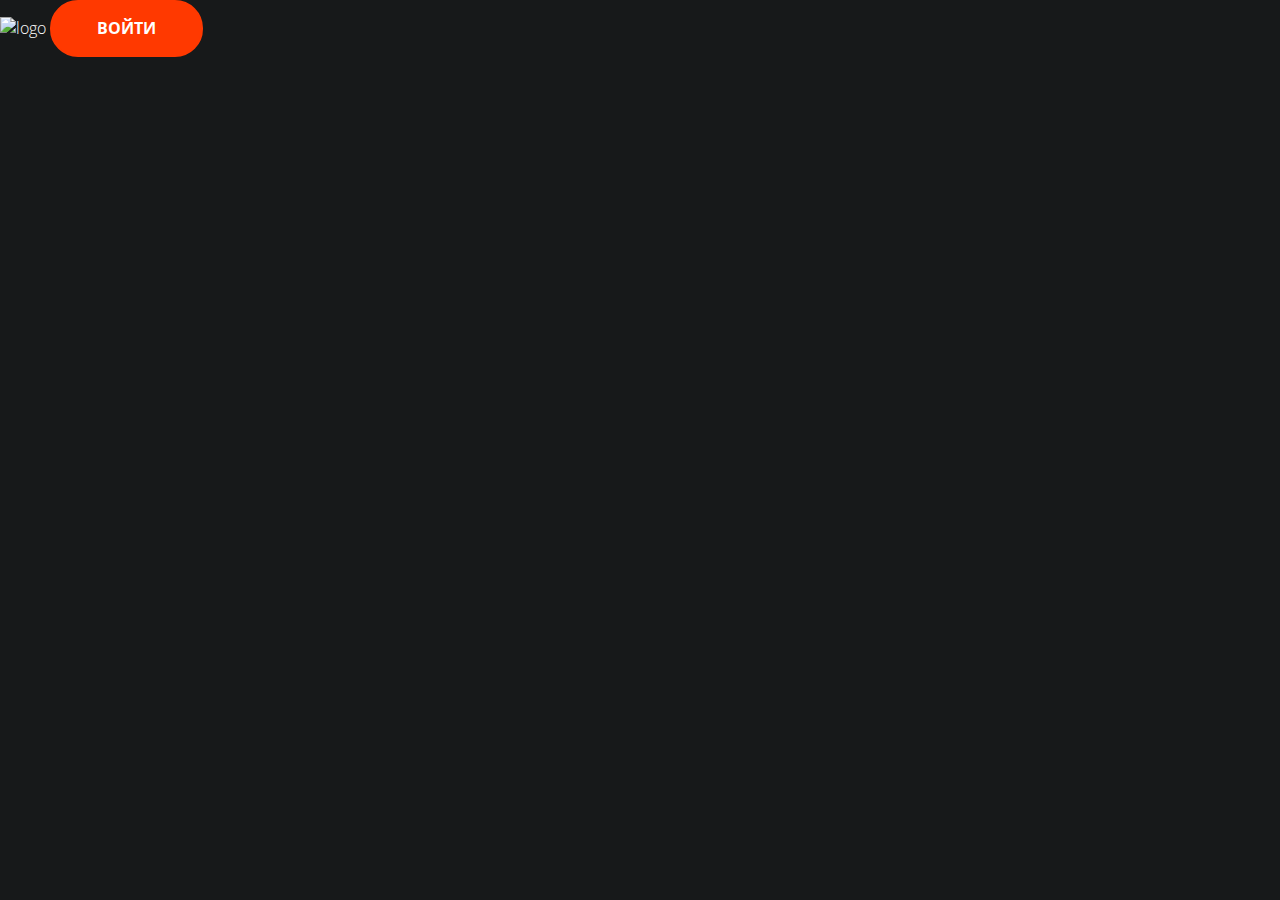
==== commit 48727b64: "Add files via upload" ====
--- a/index.html
+++ b/index.html
@@ -3,170 +3,15 @@
 <head>
   <meta charset="UTF-8">
   <meta name="viewport" content="width=1200px, initial-scale=1.0">
-  <title>Video production</title>
+  <title>Добро пожаловать!</title>
   <link rel="stylesheet" href="./css/main.css">
 </head>
 <body>
-  <div class="wrapper main-page-wrapper">
-    <div class="container">
-      <header class="header">
-        <a href="index.html" class="logo">
-          <img src="./assets/images/logo.png" alt="logo" class="logo__pic">
-        </a>
-          <nav class="menu">
-            <ul class="menu__list">
-              <li class="menu__item menu__item_active">
-                <a href="#" class="menu__title">Главная</a>
-              </li>
-              <li class="menu__item">
-                <a href="./service.html" class="menu__title">Услуги</a>
-              </li>
-              <li class="menu__item">
-                <a href="#" class="menu__title">Отзывы</a>
-              </li>
-            </ul>
-          </nav>
-        <address class="contacts">
-          <a href="tel:+78007003030" class="contacts__phone">8 800 700 30 30</a>
-          <div class="contacts__workhours">График работы</div>
-        </address>
-      </header>
-      <main class="main-content">
-          <section class="hero">
-            <div class="hero__container">
-              <h1 class="hero__header">Снимем для вас креативное видео</h1>
-              <div class="hero__text">Креативный видеопродакшн полного цикла</div>
-              <a href="#" class="button button_type_primary">Подробнее</a>
-            </div>
-          </section>
-          <section class="video-types">
-            <ul class="video-types__banners">
-              <li class="video-types__item">
-                <div class="video-types__picplace">
-                  <img src="./assets/images/icons/offers/tv.png" alt="" class="video-types__pic">
-                </div>
-                <div class="video-types__content">
-                  <h3 class="video-types__header">Реклама</h3>
-                  <ul class="video-types__details">
-                    <li class="video-types__list">От <b>5</b> человек на проект</li>
-                    <li class="video-types__list"><b>28</b> дней работы в среднем</li>
-                  </ul>
-                  <div class="video-types__text">Креатив и производство рекламы, докуменального и корморативного контента</div>
-                  <a href="#" class="button button_type_secondary video-types__button">Подробнее</a>
-                </div>
-              </li>
-              <li class="video-types__item">
-                <div class="video-types__picplace">
-                  <img src="./assets/images/icons/offers/clapper.png" alt="" class="video-types__pic">
-                </div>
-                <div class="video-types__content">
-                  <h3 class="video-types__header">Видео-клип</h3>
-                  <ul class="video-types__details">
-                    <li class="video-types__list">От <b>7</b> человек на проект</li>
-                    <li class="video-types__list"><b>21</b> день работы в среднем</li>
-                  </ul>
-                  <div class="video-types__text">Вы решили представиться своим слушателям, пополнить свой творческий багаж качественным видео? Прекрасно!</div>
-                  <a href="#" class="button button_type_secondary video-types__button">Подробнее</a>
-                </div>
-              </li>
-              <li class="video-types__item">
-                <div class="video-types__picplace">
-                  <img src="./assets/images/icons/offers/film.png" alt="" class="video-types__pic">
-                </div>
-                <div class="video-types__content">
-                  <h3 class="video-types__header">Свадьба</h3>
-                  <ul class="video-types__details">
-                    <li class="video-types__list">От <b>2</b> человек на проект</li>
-                    <li class="video-types__list"><b>30</b> дней работы в среднем</li>
-                  </ul>
-                  <div class="video-types__text">Получите живое видео своего самого счастливого дня, которое Вы будете пересатривать снова и снова.</div>
-                  <a href="#" class="button button_type_secondary video-types__button">Подробнее</a>
-                </div>
-              </li>
-            </ul>
-          </section>
-          <section class="news">
-            <h2 class="news__header section-title">Новости и акции</h2>
-              <ul class="news__banners">
-                <li class="news__item">
-                  <img src="./assets/images/content/news/camera.jpg" alt="camera" class="news__pic">
-                  <div class="news__content">
-                    <div class="news__date">Декабрь 2019</div>
-                    <h4 class="news__title">Снимием ваш клип на 50% дешевле</h4>
-                    <div class="news__text">В честь Новогодних праздников мы раздаем огромные скидки, успейте забонировать даты.</div>
-                  </div>
-                </li>
-                <li class="news__item">
-                  <img src="./assets/images/content/news/wedding.jpg" alt="wedding" class="news__pic">
-                  <div class="news__content">
-                    <div class="news__date">Декабрь 2019</div>
-                    <h4 class="news__title">Акция для молодоженов 30%</h4>
-                    <div class="news__text">Успевайте забронировать даты. Пока ещё есть места на декабрь. Удачи и всех благ!</div>
-                  </div>
-                </li>
-              </ul>
-              <div class="paginator">
-                <div class="paginator__display">Страница 1 из 7</div>
-                <ul class="paginator__list">
-                  <li class="paginator__item paginator__item_active"><a href="#" class="paginator__link">1</a></li>
-                  <li class="paginator__item"><a href="#" class="paginator__link">2</a></li>
-                  <li class="paginator__item"><a href="#" class="paginator__link">3</a></li>
-                  <li class="paginator__item"><a href="#" class="paginator__link">4</a></li>
-                  <li class="paginator__item"><a href="#" class="paginator__link">5</a></li>
-                  <li class="paginator__item"><a href="#" class="paginator__link">6</a></li>
-                  <li class="paginator__item"><a href="#" class="paginator__link">7</a></li>
-                </ul>
-              </div>
-          </section>
-          <section class="about-us">
-            <div class="about-us__section">
-              <div class="about-us__description">
-                <h2 class="about-us__header section-title">О нас</h2>
-                <div class="about-us__text">
-                  <p>Сайт рыбатекст поможет дизайнеру, верстальщику, вебмастеру сгенерировать несколько абзацев более менее осмсленного текста рыбы на русском языке, а начинающему оратору отточить навык публичных выступлений в домашних условиях. При создании генератора мы использовали небезизвестный универсальный код речей.</p>
-                </div>
-                <a href="#" class="button button_type_primary button_type_primary_border_solid">ПОДРОБНЕЕ</a>
-              </div>
-            </div>
-          </section>
-      </main>
-    <div class="footer-container">
-      <footer class="footer">
-          <div class="footer__col">
-            <a href="index.html" class="logo">
-              <img src="./assets/images/logo.png" alt="logo" class="logo__pic">
-            </a>
-            <nav class="menu menu_bottom">
-              <ul class="menu__list">
-                <li class="menu__item menu__item_active">
-                  <a href="#" class="menu__title">Главная</a>
-                </li>
-                <li class="menu__item">
-                  <a href="./service.html" class="menu__title">Услуги</a>
-                </li>
-                <li class="menu__item">
-                  <a href="#" class="menu__title">Отзывы</a>
-                </li>
-              </ul>
-            </nav>
-          </div>
-            <div class="footer__col">
-              <div class="socials">
-                <ul class="socials__list">
-                  <li class="socials__item socials__item_tg"><a href="" class="socials__link"><img src="" alt="" class="socials__pic"></a></li>
-                  <li class="socials__item socials__item_vk"><a href="" class="socials__link"><img src="" alt="" class="socials__pic"></a></li>
-                  <li class="socials__item socials__item_fb"><a href="" class="socials__link"><img src="" alt="" class="socials__pic"></a></li>
-                  <li class="socials__item socials__item_ig"><a href="" class="socials__link"><img src="" alt="" class="socials__pic"></a></li>          
-                </ul>
-              </div>
-            <address class="contacts">
-              <div class="contacts__info">Бесплатный звонок по России</div>
-              <a href="tel:+78007003030" class="contacts__phone">8 800 700 30 30</a>
-            </address>
-            </div>
-      </footer>
-    </div>
-  </div>
+  <div class="wrapper welcome-wrapper">
+     <div class="welcome">
+       <img src="./assets/images/welcome.png" alt="logo" class="welcome__pic">
+       <a href="./main.html" class="button button_type_primary">Войти</a>
+     </div>
   </div>
 </body>
 </html>